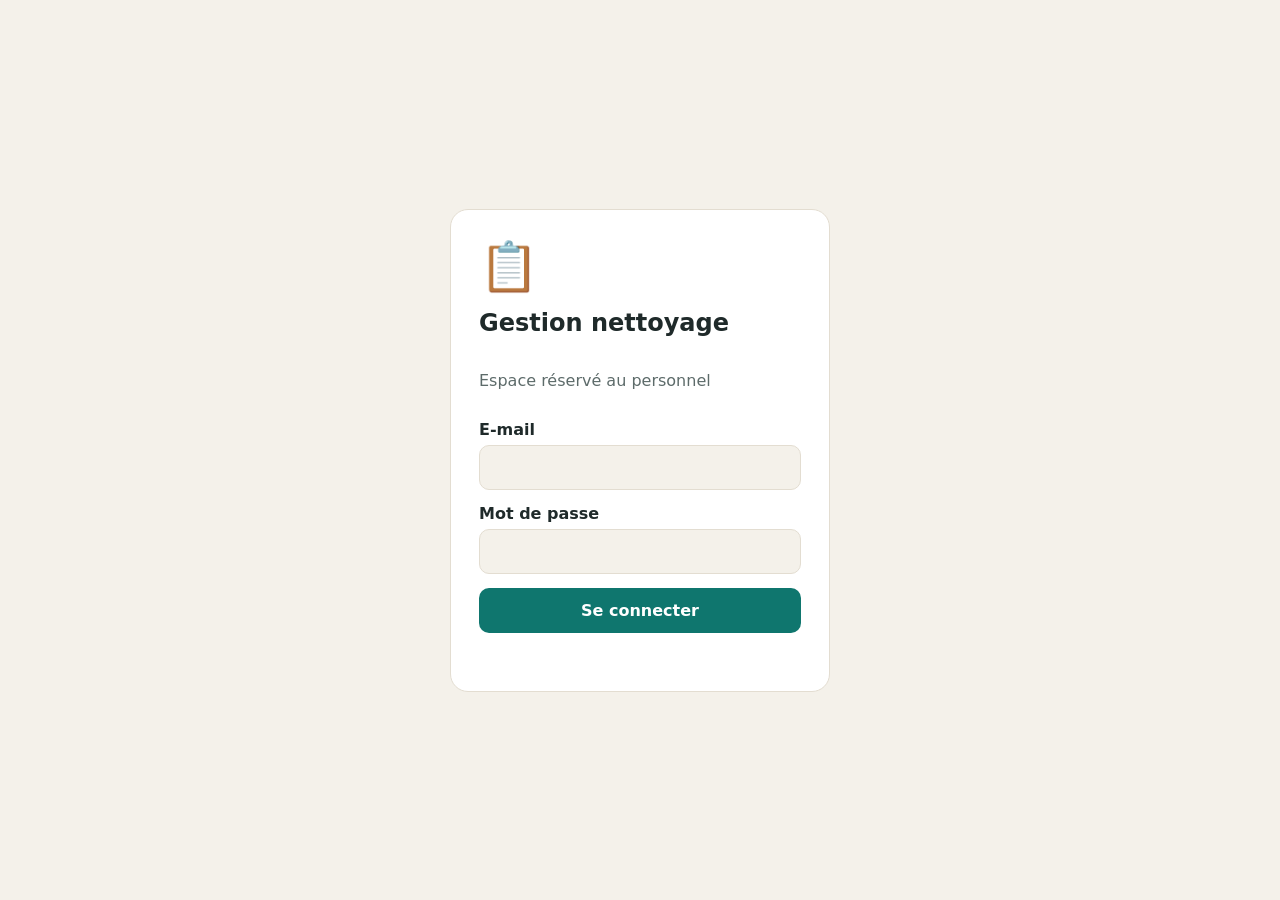
==== index.html @ 3125143f "Add files via upload" ====
<!doctype html>
<html lang="fr">
<head>
  <meta charset="utf-8">
  <meta name="viewport" content="width=device-width, initial-scale=1">
  <title>Gestion nettoyage</title>
  <meta name="theme-color" content="#1e3a34">
  <link rel="manifest" href="manifest.json">
  <link rel="icon" href="../icones/gestion-192.png">
  <link rel="apple-touch-icon" href="../icones/gestion-192.png">
  <link rel="stylesheet" href="gestion.css">
</head>
<body>

  <!-- Connexion -->
  <main id="vue-connexion" class="vue" hidden>
    <form id="form-connexion" class="boite-connexion">
      <div class="logo">📋</div>
      <h1>Gestion nettoyage</h1>
      <p class="doux">Espace réservé au personnel</p>
      <label>E-mail <input id="email" type="email" autocomplete="username" required></label>
      <label>Mot de passe <input id="mdp" type="password" autocomplete="current-password" required></label>
      <button class="bouton" type="submit">Se connecter</button>
      <p id="erreur-connexion" class="erreur" role="alert"></p>
      <p id="alerte-config" class="alerte" hidden>
        ⚠️ Supabase n'est pas encore configuré. Remplis <code>config.js</code> (voir LISEZMOI).
      </p>
    </form>
  </main>

  <!-- Tableau de bord -->
  <div id="vue-tableau" class="vue" hidden>
    <header class="barre">
      <div class="marque">📋 Gestion nettoyage</div>
      <nav class="onglets">
        <button class="onglet actif" data-onglet="photos">Photos du jour</button>
        <button class="onglet" data-onglet="qr">QR codes</button>
      </nav>
      <div class="barre-droite">
        <button id="bouton-installer" class="bouton-petit" hidden>⬇️ Installer sur ce PC</button>
        <button id="bouton-deconnexion" class="bouton-petit">Déconnexion</button>
      </div>
    </header>

    <!-- Onglet photos -->
    <section id="onglet-photos" class="contenu">
      <div class="resume">
        <div>
          <h1 id="date-jour"></h1>
          <p id="compteur" class="compteur"></p>
        </div>
        <div class="filtres">
          <label><input type="checkbox" id="filtre-manquantes"> Seulement les chambres à faire</label>
          <button id="bouton-actualiser" class="bouton-petit">🔄 Actualiser</button>
        </div>
      </div>
      <p id="maj" class="doux"></p>
      <div id="grille" class="grille"></div>
    </section>

    <!-- Onglet QR codes -->
    <section id="onglet-qr" class="contenu" hidden>
      <div class="resume">
        <div>
          <h1>QR codes des chambres</h1>
          <p class="doux">Imprime et colle un QR code dans chaque chambre. Le résident le scanne : l'app s'ouvre directement sur sa chambre.</p>
        </div>
        <button class="bouton-petit" onclick="window.print()">🖨️ Imprimer</button>
      </div>
      <p class="doux">Adresse de l'app résidents : <code id="adresse-app"></code></p>
      <div id="grille-qr" class="grille-qr"></div>
    </section>
  </div>

  <!-- Grande photo -->
  <dialog id="visionneuse">
    <div class="visionneuse-tete">
      <strong id="visionneuse-titre"></strong>
      <div>
        <button id="bouton-supprimer" class="bouton-petit danger">🗑️ Supprimer la photo</button>
        <button id="bouton-fermer" class="bouton-petit">✕ Fermer</button>
      </div>
    </div>
    <img id="visionneuse-img" alt="">
  </dialog>

  <script src="../config.js"></script>
  <script src="qrcode.js"></script>
  <script src="gestion.js"></script>
</body>
</html>
---- gestion.css ----
:root {
  --fond: #f4f1ea;
  --carte: #ffffff;
  --texte: #1f2a2a;
  --doux: #5d6b6a;
  --vert: #0f766e;
  --vert-clair: #d7efe9;
  --rouge: #b91c1c;
  --rouge-clair: #fde8e8;
  --gris-clair: #ece8df;
  --bord: #e3ddd1;
  --barre: #1e3a34;
}
@media (prefers-color-scheme: dark) {
  :root {
    --fond: #121816; --carte: #1c2422; --texte: #eef3f1; --doux: #a3b2ae;
    --vert: #2dd4bf; --vert-clair: #163a35; --rouge: #f87171; --rouge-clair: #3b1d1d;
    --gris-clair: #252e2b; --bord: #2c3633; --barre: #0b1210;
  }
}
* { box-sizing: border-box; }
body {
  margin: 0; background: var(--fond); color: var(--texte);
  font-family: system-ui, -apple-system, "Segoe UI", Roboto, sans-serif; font-size: 16px;
}
h1 { margin: 0 0 4px; font-size: 1.5rem; }
.doux { color: var(--doux); }
code { background: var(--gris-clair); padding: 2px 6px; border-radius: 6px; word-break: break-all; }
[hidden] { display: none !important; }

/* Connexion */
#vue-connexion { min-height: 100vh; display: grid; place-items: center; padding: 16px; }
.boite-connexion {
  width: 100%; max-width: 380px; background: var(--carte); border: 1px solid var(--bord);
  border-radius: 18px; padding: 28px; display: grid; gap: 14px;
}
.boite-connexion .logo { font-size: 48px; }
.boite-connexion label { display: grid; gap: 6px; font-weight: 600; }
.boite-connexion input {
  font: inherit; padding: 12px; border-radius: 10px; border: 1px solid var(--bord);
  background: var(--fond); color: var(--texte);
}
.bouton {
  font: inherit; font-weight: 700; padding: 13px; border: none; border-radius: 10px;
  background: var(--vert); color: #fff; cursor: pointer;
}
.erreur { color: var(--rouge); margin: 0; min-height: 1em; }
.alerte { background: var(--rouge-clair); padding: 10px; border-radius: 10px; margin: 0; }

/* Barre */
.barre {
  display: flex; align-items: center; gap: 16px; flex-wrap: wrap;
  background: var(--barre); color: #fff; padding: 10px 20px; position: sticky; top: 0; z-index: 5;
}
.marque { font-weight: 800; font-size: 1.1rem; }
.onglets { display: flex; gap: 4px; flex: 1; }
.onglet {
  font: inherit; color: #cfe3de; background: transparent; border: none;
  padding: 8px 14px; border-radius: 8px; cursor: pointer; font-weight: 600;
}
.onglet.actif { background: rgba(255,255,255,.14); color: #fff; }
.barre-droite { display: flex; gap: 8px; }
.bouton-petit {
  font: inherit; font-weight: 600; padding: 8px 14px; border-radius: 8px; cursor: pointer;
  border: 1px solid var(--bord); background: var(--carte); color: var(--texte);
}
.barre .bouton-petit { background: transparent; color: #fff; border-color: rgba(255,255,255,.3); }
.bouton-petit.danger { color: var(--rouge); }

/* Contenu */
.contenu { max-width: 1300px; margin: 0 auto; padding: 24px 20px 48px; }
.resume { display: flex; justify-content: space-between; align-items: flex-end; gap: 16px; flex-wrap: wrap; margin-bottom: 8px; }
.compteur { margin: 0; font-size: 1.1rem; }
.compteur strong { color: var(--vert); font-size: 1.4rem; }
.filtres { display: flex; align-items: center; gap: 14px; flex-wrap: wrap; }
.grille { display: grid; grid-template-columns: repeat(auto-fill, minmax(200px, 1fr)); gap: 14px; margin-top: 12px; }

.case {
  background: var(--carte); border: 2px solid var(--bord); border-radius: 14px; overflow: hidden;
  display: flex; flex-direction: column;
}
.case.ok { border-color: var(--vert); }
.case.manque { border-color: var(--rouge); }
.case-img {
  aspect-ratio: 4 / 3; background: var(--gris-clair); display: grid; place-items: center;
  color: var(--doux); font-size: 2rem; cursor: default; border: none; padding: 0; width: 100%;
}
.case-img img { width: 100%; height: 100%; object-fit: cover; display: block; }
.case-img.cliquable { cursor: zoom-in; }
.case-info { padding: 10px 12px; display: flex; justify-content: space-between; align-items: center; gap: 8px; }
.case-num { font-weight: 800; font-size: 1.1rem; }
.badge { font-size: .85rem; font-weight: 700; padding: 4px 8px; border-radius: 999px; white-space: nowrap; }
.badge.ok { background: var(--vert-clair); color: var(--vert); }
.badge.manque { background: var(--rouge-clair); color: var(--rouge); }

/* Visionneuse */
dialog {
  border: none; border-radius: 14px; padding: 0; max-width: 92vw; max-height: 92vh;
  background: var(--carte); color: var(--texte);
}
dialog::backdrop { background: rgba(0,0,0,.7); }
.visionneuse-tete { display: flex; justify-content: space-between; align-items: center; gap: 12px; padding: 10px 14px; }
.visionneuse-tete div { display: flex; gap: 8px; }
#visionneuse-img { display: block; max-width: 92vw; max-height: calc(92vh - 60px); object-fit: contain; }

/* QR */
.grille-qr { display: grid; grid-template-columns: repeat(auto-fill, minmax(220px, 1fr)); gap: 16px; margin-top: 16px; }
.etiquette {
  background: #fff; color: #111; border: 2px dashed #bbb; border-radius: 14px;
  padding: 16px; text-align: center; break-inside: avoid;
}
.etiquette .qr { display: grid; place-items: center; margin: 8px 0; }
.etiquette .qr svg { width: 170px; height: 170px; }
.etiquette-titre { font-size: 1.6rem; font-weight: 800; }
.etiquette-sous { font-size: 1.4rem; }

@media print {
  .barre, #onglet-photos, .resume, .doux { display: none !important; }
  body { background: #fff; }
  .contenu { padding: 0; }
  .grille-qr { grid-template-columns: repeat(3, 1fr); }
}
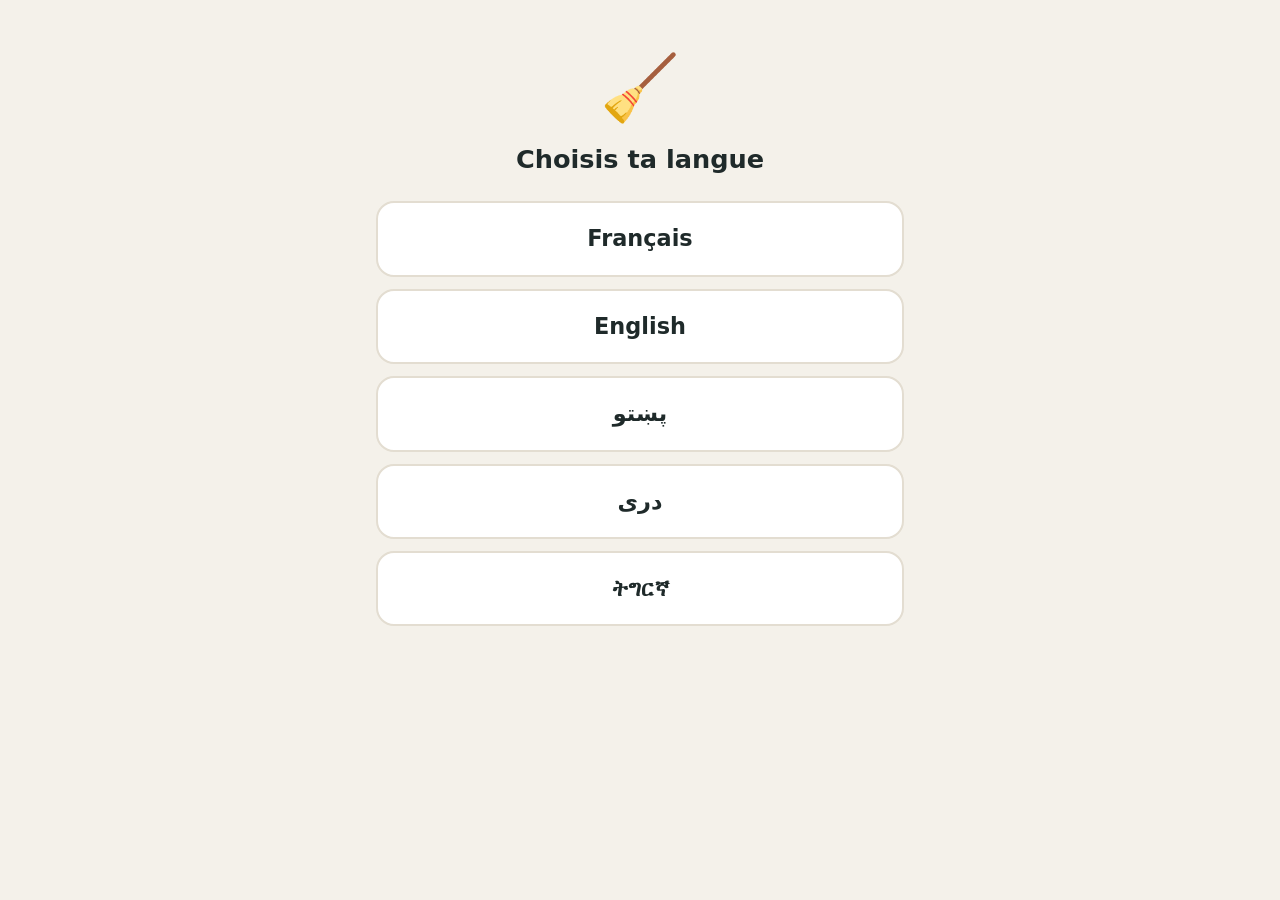
==== commit 4dd77f34: "Add files via upload" ====
--- a/index.html
+++ b/index.html
@@ -2,90 +2,71 @@
 <html lang="fr">
 <head>
   <meta charset="utf-8">
-  <meta name="viewport" content="width=device-width, initial-scale=1">
-  <title>Gestion nettoyage</title>
-  <meta name="theme-color" content="#1e3a34">
+  <meta name="viewport" content="width=device-width, initial-scale=1, viewport-fit=cover">
+  <title>Ma chambre propre</title>
+  <meta name="theme-color" content="#0f766e">
   <link rel="manifest" href="manifest.json">
-  <link rel="icon" href="../icones/gestion-192.png">
-  <link rel="apple-touch-icon" href="../icones/gestion-192.png">
-  <link rel="stylesheet" href="gestion.css">
+  <link rel="icon" href="residents-192.png">
+  <link rel="apple-touch-icon" href="residents-192.png">
+  <meta name="apple-mobile-web-app-capable" content="yes">
+  <meta name="apple-mobile-web-app-title" content="Ma chambre">
+  <link rel="stylesheet" href="style.css">
 </head>
 <body>
 
-  <!-- Connexion -->
-  <main id="vue-connexion" class="vue" hidden>
-    <form id="form-connexion" class="boite-connexion">
-      <div class="logo">📋</div>
-      <h1>Gestion nettoyage</h1>
-      <p class="doux">Espace réservé au personnel</p>
-      <label>E-mail <input id="email" type="email" autocomplete="username" required></label>
-      <label>Mot de passe <input id="mdp" type="password" autocomplete="current-password" required></label>
-      <button class="bouton" type="submit">Se connecter</button>
-      <p id="erreur-connexion" class="erreur" role="alert"></p>
-      <p id="alerte-config" class="alerte" hidden>
-        ⚠️ Supabase n'est pas encore configuré. Remplis <code>config.js</code> (voir LISEZMOI).
-      </p>
-    </form>
+  <!-- Écran 1 : choix de la langue -->
+  <main id="ecran-langue" class="ecran" hidden>
+    <div class="logo">🧹</div>
+    <h1 id="titre-langue">Choisis ta langue</h1>
+    <div id="liste-langues" class="grille-langues"></div>
   </main>
 
-  <!-- Tableau de bord -->
-  <div id="vue-tableau" class="vue" hidden>
-    <header class="barre">
-      <div class="marque">📋 Gestion nettoyage</div>
-      <nav class="onglets">
-        <button class="onglet actif" data-onglet="photos">Photos du jour</button>
-        <button class="onglet" data-onglet="qr">QR codes</button>
-      </nav>
-      <div class="barre-droite">
-        <button id="bouton-installer" class="bouton-petit" hidden>⬇️ Installer sur ce PC</button>
-        <button id="bouton-deconnexion" class="bouton-petit">Déconnexion</button>
+  <!-- Écran 2 : choix de la chambre -->
+  <main id="ecran-chambre" class="ecran" hidden>
+    <div class="logo">🚪</div>
+    <h1 data-t="choisirChambre"></h1>
+    <div id="liste-chambres" class="grille-chambres"></div>
+  </main>
+
+  <!-- Écran 3 : tâches + photo -->
+  <main id="ecran-taches" class="ecran" hidden>
+    <header class="entete">
+      <div>
+        <h1 data-t="titre"></h1>
+        <p class="sous-titre"><span data-t="chambre"></span> <strong id="num-chambre"></strong></p>
       </div>
+      <button id="bouton-reglages" class="bouton-rond" aria-label="Changer">⚙️</button>
     </header>
 
-    <!-- Onglet photos -->
-    <section id="onglet-photos" class="contenu">
-      <div class="resume">
-        <div>
-          <h1 id="date-jour"></h1>
-          <p id="compteur" class="compteur"></p>
-        </div>
-        <div class="filtres">
-          <label><input type="checkbox" id="filtre-manquantes"> Seulement les chambres à faire</label>
-          <button id="bouton-actualiser" class="bouton-petit">🔄 Actualiser</button>
-        </div>
+    <p class="consigne" data-t="consigne"></p>
+    <div id="liste-taches"></div>
+
+    <section class="carte carte-photo">
+      <h2>📷 <span data-t="photo"></span></h2>
+      <p class="avertissement" data-t="pasDePersonnes"></p>
+      <p id="deja-envoye" class="ok" data-t="dejaEnvoye" hidden></p>
+
+      <label id="bouton-photo" class="bouton bouton-principal">
+        📷 <span data-t="photo"></span>
+        <input id="champ-photo" type="file" accept="image/*" capture="environment" hidden>
+      </label>
+
+      <img id="apercu" alt="" hidden>
+      <div id="actions-photo" class="actions" hidden>
+        <button id="bouton-refaire" class="bouton bouton-secondaire" data-t="refaire"></button>
+        <button id="bouton-envoyer" class="bouton bouton-principal" data-t="envoyer"></button>
       </div>
-      <p id="maj" class="doux"></p>
-      <div id="grille" class="grille"></div>
+      <p id="statut-photo" class="statut" role="status"></p>
     </section>
 
-    <!-- Onglet QR codes -->
-    <section id="onglet-qr" class="contenu" hidden>
-      <div class="resume">
-        <div>
-          <h1>QR codes des chambres</h1>
-          <p class="doux">Imprime et colle un QR code dans chaque chambre. Le résident le scanne : l'app s'ouvre directement sur sa chambre.</p>
-        </div>
-        <button class="bouton-petit" onclick="window.print()">🖨️ Imprimer</button>
-      </div>
-      <p class="doux">Adresse de l'app résidents : <code id="adresse-app"></code></p>
-      <div id="grille-qr" class="grille-qr"></div>
-    </section>
-  </div>
+    <div id="aide-installation" class="aide-installation" hidden>
+      <button id="bouton-installer" class="bouton bouton-secondaire" data-t="installer" hidden></button>
+      <p id="texte-ios" data-t="installerIos" hidden></p>
+    </div>
+  </main>
 
-  <!-- Grande photo -->
-  <dialog id="visionneuse">
-    <div class="visionneuse-tete">
-      <strong id="visionneuse-titre"></strong>
-      <div>
-        <button id="bouton-supprimer" class="bouton-petit danger">🗑️ Supprimer la photo</button>
-        <button id="bouton-fermer" class="bouton-petit">✕ Fermer</button>
-      </div>
-    </div>
-    <img id="visionneuse-img" alt="">
-  </dialog>
-
-  <script src="../config.js"></script>
-  <script src="qrcode.js"></script>
-  <script src="gestion.js"></script>
+  <script src="config.js"></script>
+  <script src="textes.js"></script>
+  <script src="app.js"></script>
 </body>
 </html>
--- a/style.css
+++ b/style.css
@@ -0,0 +1,119 @@
+:root {
+  --fond: #f4f1ea;
+  --carte: #ffffff;
+  --texte: #1f2a2a;
+  --doux: #5d6b6a;
+  --vert: #0f766e;
+  --vert-clair: #d7efe9;
+  --orange: #b45309;
+  --bord: #e3ddd1;
+  --rayon: 18px;
+}
+@media (prefers-color-scheme: dark) {
+  :root {
+    --fond: #121816;
+    --carte: #1c2422;
+    --texte: #eef3f1;
+    --doux: #a3b2ae;
+    --vert: #2dd4bf;
+    --vert-clair: #163a35;
+    --orange: #f59e0b;
+    --bord: #2c3633;
+  }
+}
+
+* { box-sizing: border-box; }
+html { -webkit-text-size-adjust: 100%; }
+body {
+  margin: 0;
+  background: var(--fond);
+  color: var(--texte);
+  font-family: system-ui, -apple-system, "Segoe UI", Roboto, "Noto Sans", "Noto Sans Arabic", "Noto Sans Ethiopic", sans-serif;
+  font-size: 18px;
+  line-height: 1.4;
+}
+.ecran {
+  max-width: 560px;
+  margin: 0 auto;
+  padding: max(20px, env(safe-area-inset-top)) 16px max(32px, env(safe-area-inset-bottom));
+}
+h1 { font-size: 1.6rem; margin: 0 0 4px; }
+h2 { font-size: 1.15rem; margin: 0 0 10px; }
+.logo { font-size: 64px; text-align: center; margin: 24px 0 8px; }
+#ecran-langue h1, #ecran-chambre h1 { text-align: center; margin-bottom: 24px; }
+
+/* Langues */
+.grille-langues { display: grid; gap: 12px; }
+.grille-langues button {
+  font: inherit; font-size: 1.4rem; font-weight: 600;
+  padding: 20px; border-radius: var(--rayon);
+  border: 2px solid var(--bord); background: var(--carte); color: var(--texte);
+  cursor: pointer;
+}
+.grille-langues button:active { border-color: var(--vert); background: var(--vert-clair); }
+
+/* Chambres */
+.grille-chambres { display: grid; grid-template-columns: repeat(auto-fill, minmax(80px, 1fr)); gap: 10px; }
+.grille-chambres button {
+  font: inherit; font-size: 1.5rem; font-weight: 700;
+  aspect-ratio: 1; border-radius: var(--rayon);
+  border: 2px solid var(--bord); background: var(--carte); color: var(--texte); cursor: pointer;
+}
+.grille-chambres button:active { border-color: var(--vert); background: var(--vert-clair); }
+
+/* En-tête */
+.entete { display: flex; justify-content: space-between; align-items: center; gap: 12px; margin-bottom: 8px; }
+.sous-titre { margin: 0; color: var(--doux); }
+.bouton-rond {
+  width: 52px; height: 52px; border-radius: 50%; flex: none;
+  border: 2px solid var(--bord); background: var(--carte); font-size: 24px; cursor: pointer;
+}
+.consigne { color: var(--doux); margin: 4px 0 16px; }
+
+/* Cartes */
+.carte {
+  background: var(--carte); border: 1px solid var(--bord); border-radius: var(--rayon);
+  padding: 14px; margin-bottom: 14px;
+}
+.tache-titre { display: flex; align-items: center; gap: 10px; margin-bottom: 10px; }
+.tache-icone { font-size: 32px; }
+.tache-nom { font-size: 1.2rem; font-weight: 700; flex: 1; }
+.tache video, .video-absente {
+  width: 100%; aspect-ratio: 9 / 16; max-height: 60vh;
+  border-radius: 12px; background: #000; display: block; object-fit: contain;
+}
+.video-absente {
+  background: var(--vert-clair); color: var(--doux);
+  display: flex; align-items: center; justify-content: center; text-align: center;
+  aspect-ratio: 16 / 9; padding: 16px;
+}
+.bouton-fait {
+  font: inherit; font-weight: 700; margin-top: 10px; width: 100%;
+  padding: 14px; border-radius: 12px; cursor: pointer;
+  border: 2px solid var(--bord); background: transparent; color: var(--texte);
+}
+.tache.faite .bouton-fait { background: var(--vert); border-color: var(--vert); color: #fff; }
+.tache.faite { border-color: var(--vert); }
+
+/* Boutons */
+.bouton {
+  display: flex; align-items: center; justify-content: center; gap: 8px;
+  font: inherit; font-weight: 700; padding: 16px; min-height: 56px;
+  border-radius: 14px; cursor: pointer; width: 100%; text-align: center;
+}
+.bouton-principal { background: var(--vert); color: #fff; border: none; }
+.bouton-secondaire { background: transparent; color: var(--texte); border: 2px solid var(--bord); }
+.bouton:disabled { opacity: .6; }
+.actions { display: grid; grid-template-columns: 1fr 1fr; gap: 10px; margin-top: 10px; }
+
+/* Photo */
+.carte-photo { border: 2px solid var(--vert); }
+.avertissement { color: var(--orange); font-weight: 600; margin: 0 0 12px; }
+.ok { color: var(--vert); font-weight: 700; }
+#apercu { width: 100%; border-radius: 12px; margin-top: 12px; display: block; }
+#apercu[hidden] { display: none; }
+.statut { font-weight: 700; margin: 10px 0 0; text-align: center; min-height: 1.4em; }
+.statut.erreur { color: #dc2626; }
+
+.aide-installation { margin-top: 20px; color: var(--doux); text-align: center; }
+[hidden] { display: none !important; }
